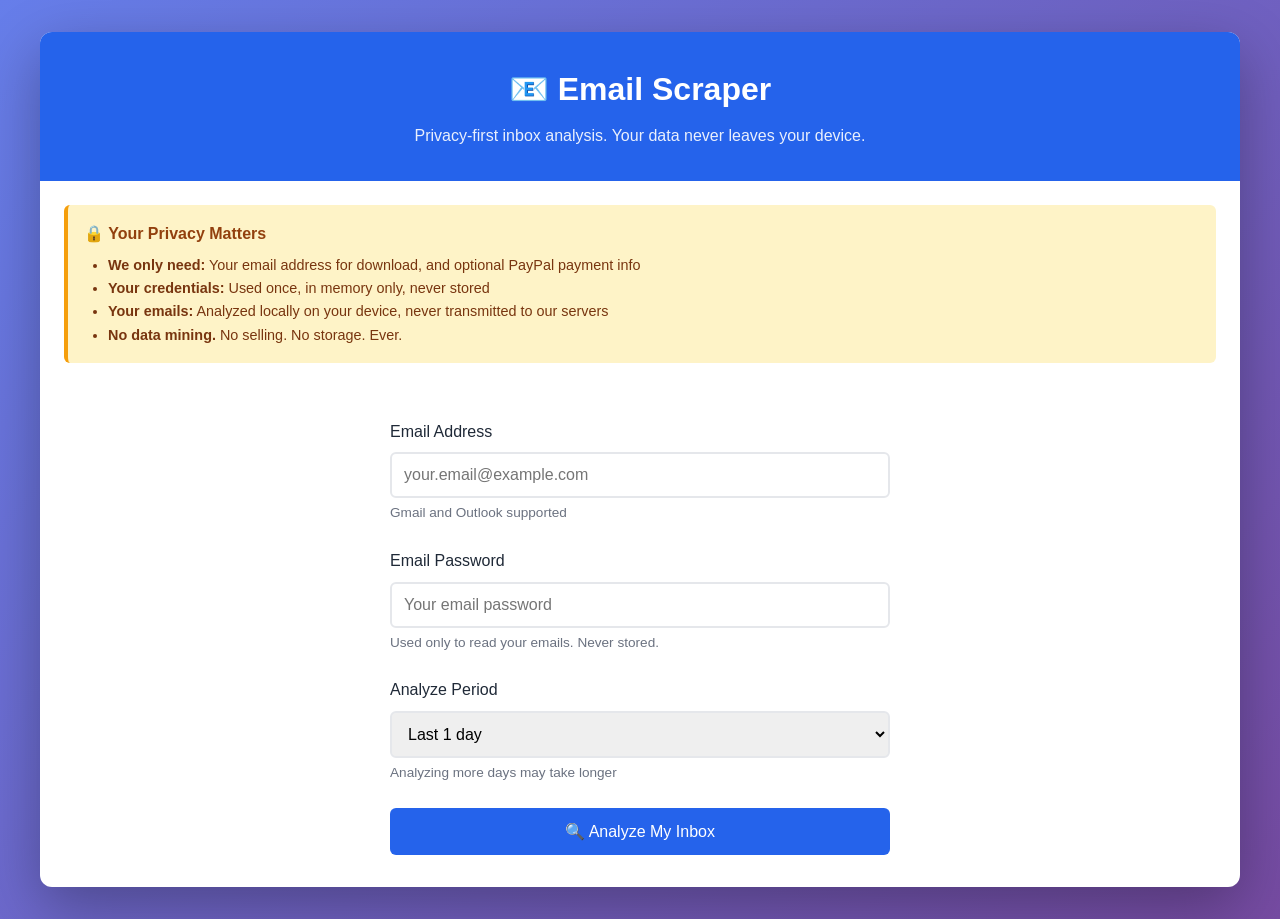
==== templates/index.html @ b76c1bfa "First commit." ====
<!DOCTYPE html>
<html lang="en">
<head>
    <meta charset="UTF-8">
    <meta name="viewport" content="width=device-width, initial-scale=1.0">
    <title>Email Scraper - Inbox Analysis</title>
    <style>
        * {
            margin: 0;
            padding: 0;
            box-sizing: border-box;
        }

        :root {
            --primary-blue: #2563eb;
            --primary-blue-dark: #1e40af;
            --success-green: #059669;
            --warning-orange: #ea580c;
            --danger-red: #dc2626;
            --neutral-gray: #6b7280;
            --light-gray: #f3f4f6;
            --border-gray: #e5e7eb;
            --text-dark: #1f2937;
            --text-light: #6b7280;
        }

        body {
            font-family: -apple-system, BlinkMacSystemFont, 'Segoe UI', sans-serif;
            line-height: 1.6;
            color: var(--text-dark);
            background: linear-gradient(135deg, #667eea 0%, #764ba2 100%);
            min-height: 100vh;
            padding: 2rem 1rem;
        }

        .container {
            max-width: 1200px;
            margin: 0 auto;
            background: white;
            border-radius: 12px;
            box-shadow: 0 20px 60px rgba(0, 0, 0, 0.3);
            overflow: hidden;
        }

        header {
            background: var(--primary-blue);
            color: white;
            padding: 2rem;
            text-align: center;
        }

        header h1 {
            font-size: 2rem;
            font-weight: 600;
            margin-bottom: 0.5rem;
        }

        header p {
            font-size: 1rem;
            opacity: 0.9;
        }

        .privacy-notice {
            background: #fef3c7;
            border-left: 4px solid #f59e0b;
            padding: 1rem;
            margin: 1.5rem;
            border-radius: 6px;
        }

        .privacy-notice h3 {
            font-size: 1rem;
            margin-bottom: 0.5rem;
            color: #92400e;
        }

        .privacy-notice ul {
            margin-left: 1.5rem;
            color: #78350f;
            font-size: 0.9rem;
        }

        .content {
            padding: 2rem;
        }

        /* Login Form */
        .login-section {
            max-width: 500px;
            margin: 0 auto;
        }

        .form-group {
            margin-bottom: 1.5rem;
        }

        label {
            display: block;
            font-weight: 500;
            margin-bottom: 0.5rem;
            color: var(--text-dark);
        }

        input[type="email"],
        input[type="password"],
        select {
            width: 100%;
            padding: 0.75rem;
            border: 2px solid var(--border-gray);
            border-radius: 6px;
            font-size: 1rem;
            transition: border 0.3s;
        }

        input:focus,
        select:focus {
            outline: none;
            border-color: var(--primary-blue);
        }

        .helper-text {
            font-size: 0.85rem;
            color: var(--text-light);
            margin-top: 0.25rem;
        }

        button {
            background: var(--primary-blue);
            color: white;
            border: none;
            padding: 0.875rem 2rem;
            border-radius: 6px;
            font-size: 1rem;
            font-weight: 500;
            cursor: pointer;
            transition: background 0.3s;
            width: 100%;
        }

        button:hover:not(:disabled) {
            background: var(--primary-blue-dark);
        }

        button:disabled {
            background: var(--neutral-gray);
            cursor: not-allowed;
        }

        .analyzing {
            text-align: center;
            padding: 2rem;
        }

        .spinner {
            border: 4px solid var(--light-gray);
            border-top: 4px solid var(--primary-blue);
            border-radius: 50%;
            width: 50px;
            height: 50px;
            animation: spin 1s linear infinite;
            margin: 0 auto 1rem;
        }

        @keyframes spin {
            0% { transform: rotate(0deg); }
            100% { transform: rotate(360deg); }
        }

        .error-message {
            background: #fee2e2;
            border-left: 4px solid var(--danger-red);
            color: #991b1b;
            padding: 1rem;
            border-radius: 6px;
            margin-bottom: 1rem;
        }

        /* Results Section */
        .results-header {
            display: flex;
            justify-content: space-between;
            align-items: center;
            margin-bottom: 1.5rem;
            padding-bottom: 1rem;
            border-bottom: 2px solid var(--border-gray);
        }

        .results-summary {
            font-size: 0.95rem;
            color: var(--text-light);
        }

        .results-summary strong {
            color: var(--text-dark);
        }

        .action-toolbar {
            display: flex;
            gap: 1rem;
            margin-bottom: 1.5rem;
            padding: 1rem;
            background: var(--light-gray);
            border-radius: 6px;
            flex-wrap: wrap;
        }

        .action-button {
            background: none;
            border: none;
            color: var(--text-dark);
            padding: 0.5rem 1rem;
            border-radius: 6px;
            cursor: pointer;
            font-size: 0.9rem;
            display: flex;
            align-items: center;
            gap: 0.5rem;
            transition: background 0.2s;
            width: auto;
        }

        .action-button:hover:not(:disabled) {
            background: rgba(37, 99, 235, 0.1);
        }

        .action-button:disabled {
            opacity: 0.5;
            cursor: not-allowed;
        }

        /* Table */
        .table-wrapper {
            overflow-x: auto;
            border: 1px solid var(--border-gray);
            border-radius: 6px;
        }

        table {
            width: 100%;
            border-collapse: collapse;
            font-size: 0.9rem;
        }

        thead {
            background: var(--light-gray);
            position: sticky;
            top: 0;
        }

        th {
            padding: 0.875rem 0.75rem;
            text-align: left;
            font-weight: 600;
            color: var(--text-dark);
            border-bottom: 2px solid var(--border-gray);
            white-space: nowrap;
        }

        th .tooltip {
            display: inline-block;
            margin-left: 0.25rem;
            color: var(--text-light);
            cursor: help;
            font-size: 0.85rem;
        }

        td {
            padding: 0.875rem 0.75rem;
            border-bottom: 1px solid var(--border-gray);
        }

        tbody tr:hover {
            background: #fafafa;
        }

        .checkbox-cell {
            text-align: center;
            width: 40px;
        }

        input[type="checkbox"] {
            width: 18px;
            height: 18px;
            cursor: pointer;
        }

        .badge {
            display: inline-block;
            padding: 0.25rem 0.5rem;
            border-radius: 4px;
            font-size: 0.8rem;
            font-weight: 500;
        }

        .badge-yes {
            background: #d1fae5;
            color: #065f46;
        }

        .badge-no {
            background: #f3f4f6;
            color: #6b7280;
        }

        /* Payment Section */
        .payment-section {
            margin-top: 2rem;
            padding: 2rem;
            background: var(--light-gray);
            border-radius: 8px;
            text-align: center;
        }

        .payment-section h2 {
            margin-bottom: 1rem;
            color: var(--text-dark);
        }

        .payment-buttons {
            display: flex;
            gap: 1rem;
            justify-content: center;
            margin-top: 1.5rem;
        }

        .pay-button {
            background: var(--success-green);
            flex: 2;
        }

        .pay-button:hover:not(:disabled) {
            background: #047857;
        }

        .skip-button {
            background: var(--neutral-gray);
            flex: 1;
        }

        .skip-button:hover:not(:disabled) {
            background: #4b5563;
        }

        /* Modal */
        .modal {
            display: none;
            position: fixed;
            top: 0;
            left: 0;
            width: 100%;
            height: 100%;
            background: rgba(0, 0, 0, 0.6);
            z-index: 1000;
            align-items: center;
            justify-content: center;
        }

        .modal.active {
            display: flex;
        }

        .modal-content {
            background: white;
            padding: 2rem;
            border-radius: 12px;
            max-width: 600px;
            width: 90%;
            max-height: 90vh;
            overflow-y: auto;
        }

        .modal-header {
            display: flex;
            justify-content: space-between;
            align-items: center;
            margin-bottom: 1.5rem;
        }

        .modal-header h2 {
            margin: 0;
        }

        .close-button {
            background: none;
            border: none;
            font-size: 1.5rem;
            cursor: pointer;
            color: var(--text-light);
            width: auto;
            padding: 0;
        }

        .hidden {
            display: none;
        }

        /* Sorting indicators */
        th.sortable {
            cursor: pointer;
            user-select: none;
        }

        th.sortable:hover {
            background: #e5e7eb;
        }

        .sort-indicator {
            margin-left: 0.25rem;
            font-size: 0.75rem;
            opacity: 0.5;
        }

        th.sorted .sort-indicator {
            opacity: 1;
        }
    </style>
</head>
<body>
    <div class="container">
        <header>
            <h1>📧 Email Scraper</h1>
            <p>Privacy-first inbox analysis. Your data never leaves your device.</p>
        </header>

        <div class="privacy-notice">
            <h3>🔒 Your Privacy Matters</h3>
            <ul>
                <li><strong>We only need:</strong> Your email address for download, and optional PayPal payment info</li>
                <li><strong>Your credentials:</strong> Used once, in memory only, never stored</li>
                <li><strong>Your emails:</strong> Analyzed locally on your device, never transmitted to our servers</li>
                <li><strong>No data mining.</strong> No selling. No storage. Ever.</li>
            </ul>
        </div>

        <div class="content">
            <!-- Login Section -->
            <div id="loginSection" class="login-section">
                <div class="form-group">
                    <label for="emailInput">Email Address</label>
                    <input type="email" id="emailInput" placeholder="your.email@example.com" required>
                    <div class="helper-text">Gmail and Outlook supported</div>
                </div>

                <div class="form-group">
                    <label for="passwordInput">Email Password</label>
                    <input type="password" id="passwordInput" placeholder="Your email password" required>
                    <div class="helper-text">Used only to read your emails. Never stored.</div>
                </div>

                <div class="form-group">
                    <label for="daysInput">Analyze Period</label>
                    <select id="daysInput">
                        <option value="1" selected>Last 1 day</option>
                        <option value="5">Last 5 days</option>
                        <option value="7">Last 7 days</option>
                    </select>
                    <div class="helper-text">Analyzing more days may take longer</div>
                </div>

                <div id="errorMessage" class="error-message hidden"></div>

                <button id="analyzeButton" onclick="startAnalysis()">
                    🔍 Analyze My Inbox
                </button>
            </div>

            <!-- Analyzing Section -->
            <div id="analyzingSection" class="analyzing hidden">
                <div class="spinner"></div>
                <h3>Analyzing your inbox...</h3>
                <p>This may take a moment. Please wait.</p>
            </div>

            <!-- Results Section -->
            <div id="resultsSection" class="hidden">
                <div class="results-header">
                    <h2>📊 Analysis Results</h2>
                    <div class="results-summary">
                        <strong id="totalEmails">0</strong> emails from <strong id="totalSenders">0</strong> senders
                        (<strong id="daysAnalyzed">1</strong> day period)
                    </div>
                </div>

                <div class="action-toolbar">
                    <button class="action-button" id="unsubscribeBtn" onclick="handleUnsubscribe()" disabled>
                        🚫 Unsubscribe
                    </button>
                    <button class="action-button" id="createFolderBtn" onclick="handleCreateFolder()" disabled>
                        📁 Create Folder
                    </button>
                    <button class="action-button" id="manageHistoryBtn" onclick="handleManageHistory()" disabled>
                        🗃️ Manage History
                    </button>
                    <button class="action-button" id="deleteAllBtn" onclick="handleDeleteAll()" disabled>
                        🗑️ Delete All
                    </button>
                    <button class="action-button" id="archiveBtn" onclick="handleArchive()" disabled>
                        📦 Archive
                    </button>
                </div>

                <div class="table-wrapper">
                    <table id="resultsTable">
                        <thead>
                            <tr>
                                <th class="checkbox-cell">
                                    <input type="checkbox" id="selectAll" onchange="toggleSelectAll()">
                                </th>
                                <th class="sortable" onclick="sortTable('sender_name')">
                                    Sender Name
                                    <span class="sort-indicator">▼</span>
                                </th>
                                <th class="sortable" onclick="sortTable('organization')">
                                    Organization
                                    <span class="sort-indicator">▼</span>
                                </th>
                                <th class="sortable" onclick="sortTable('count')">
                                    Count
                                    <span class="sort-indicator">▼</span>
                                </th>
                                <th class="sortable" onclick="sortTable('size')">
                                    Size
                                    <span class="sort-indicator">▼</span>
                                </th>
                                <th class="sortable" onclick="sortTable('last_received')">
                                    Last Received
                                    <span class="sort-indicator">▼</span>
                                </th>
                                <th class="sortable" onclick="sortTable('read_unread')">
                                    Read/Unread
                                    <span class="sort-indicator">▼</span>
                                </th>
                                <th class="sortable" onclick="sortTable('unread_pct')">
                                    % Unread
                                    <span class="sort-indicator">▼</span>
                                </th>
                                <th class="sortable" onclick="sortTable('nuisance')">
                                    Nuisance
                                    <span class="tooltip" title="Score based on unread%, count, and size">ℹ️</span>
                                    <span class="sort-indicator">▼</span>
                                </th>
                                <th>
                                    Unsubscribe?
                                    <span class="tooltip" title="Unsubscribe link detected in email">ℹ️</span>
                                </th>
                            </tr>
                        </thead>
                        <tbody id="resultsBody">
                        </tbody>
                    </table>
                </div>

                <!-- Payment Section -->
                <div id="paymentSection" class="payment-section">
                    <h2>💝 Found This Useful?</h2>
                    <p>We've helped you analyze your inbox. If you found value, please consider an honor payment.</p>
                    <p style="margin-top: 0.5rem; color: var(--text-light);">
                        Your payment helps us continue building privacy-first tools.
                    </p>
                    <div class="payment-buttons">
                        <button class="pay-button" onclick="showPaymentModal()">
                            Pay for Service
                        </button>
                        <button class="skip-button" onclick="skipPayment()">
                            Do Not Pay
                        </button>
                    </div>
                </div>
            </div>
        </div>
    </div>

    <!-- Action Modals -->
    <div id="actionModal" class="modal">
        <div class="modal-content">
            <div class="modal-header">
                <h2 id="modalTitle">Action</h2>
                <button class="close-button" onclick="closeActionModal()">×</button>
            </div>
            <div id="modalBody">
                <!-- Dynamic content -->
            </div>
        </div>
    </div>

    <script>
        let emailData = [];
        let selectedSenders = new Set();
        let currentSort = { column: 'sender_name', direction: 'asc' };

        async function startAnalysis() {
            const email = document.getElementById('emailInput').value.trim();
            const password = document.getElementById('passwordInput').value;
            const days = document.getElementById('daysInput').value;
            const errorDiv = document.getElementById('errorMessage');

            // Validation
            if (!email || !password) {
                errorDiv.textContent = 'Please enter both email and password';
                errorDiv.classList.remove('hidden');
                return;
            }

            errorDiv.classList.add('hidden');

            // Show analyzing screen
            document.getElementById('loginSection').classList.add('hidden');
            document.getElementById('analyzingSection').classList.remove('hidden');
            document.getElementById('analyzeButton').disabled = true;

            try {
                const response = await fetch('/analyze', {
                    method: 'POST',
                    headers: {
                        'Content-Type': 'application/json'
                    },
                    body: JSON.stringify({ email, password, days })
                });

                const data = await response.json();

                if (data.error) {
                    throw new Error(data.error);
                }

                // Store results
                emailData = data.senders;

                // Display results
                displayResults(data);

            } catch (error) {
                errorDiv.textContent = error.message;
                errorDiv.classList.remove('hidden');
                document.getElementById('loginSection').classList.remove('hidden');
                document.getElementById('analyzingSection').classList.add('hidden');
                document.getElementById('analyzeButton').disabled = false;
            }
        }

        function displayResults(data) {
            document.getElementById('analyzingSection').classList.add('hidden');
            document.getElementById('resultsSection').classList.remove('hidden');

            document.getElementById('totalEmails').textContent = data.total_emails;
            document.getElementById('totalSenders').textContent = data.senders.length;
            document.getElementById('daysAnalyzed').textContent = data.days_analyzed;

            renderTable();
        }

        function renderTable() {
            const tbody = document.getElementById('resultsBody');
            tbody.innerHTML = '';

            emailData.forEach((sender, index) => {
                const row = document.createElement('tr');
                row.innerHTML = `
                    <td class="checkbox-cell">
                        <input type="checkbox" class="sender-checkbox" 
                               data-index="${index}" 
                               onchange="updateSelection(${index})">
                    </td>
                    <td>${escapeHtml(sender.sender_name)}</td>
                    <td>${escapeHtml(sender.organization)}</td>
                    <td>${sender.count}</td>
                    <td>${sender.size_display}</td>
                    <td>${sender.last_received}</td>
                    <td>${sender.read_count} / ${sender.unread_count}</td>
                    <td>${sender.unread_pct}%</td>
                    <td>${sender.nuisance}</td>
                    <td>
                        <span class="badge ${sender.has_unsubscribe ? 'badge-yes' : 'badge-no'}">
                            ${sender.has_unsubscribe ? 'Yes' : 'No'}
                        </span>
                    </td>
                `;
                tbody.appendChild(row);
            });
        }

        function updateSelection(index) {
            const checkbox = document.querySelector(`input[data-index="${index}"]`);
            const senderEmail = emailData[index].sender_email;

            if (checkbox.checked) {
                selectedSenders.add(senderEmail);
            } else {
                selectedSenders.delete(senderEmail);
            }

            updateActionButtons();
        }

        function toggleSelectAll() {
            const selectAll = document.getElementById('selectAll');
            const checkboxes = document.querySelectorAll('.sender-checkbox');

            checkboxes.forEach((cb, index) => {
                cb.checked = selectAll.checked;
                const senderEmail = emailData[index].sender_email;
                if (selectAll.checked) {
                    selectedSenders.add(senderEmail);
                } else {
                    selectedSenders.delete(senderEmail);
                }
            });

            updateActionButtons();
        }

        function updateActionButtons() {
            const hasSelection = selectedSenders.size > 0;
            document.getElementById('unsubscribeBtn').disabled = !hasSelection;
            document.getElementById('createFolderBtn').disabled = !hasSelection;
            document.getElementById('manageHistoryBtn').disabled = !hasSelection;
            document.getElementById('deleteAllBtn').disabled = !hasSelection;
            document.getElementById('archiveBtn').disabled = !hasSelection;
        }

        function sortTable(column) {
            // Update sort direction
            if (currentSort.column === column) {
                currentSort.direction = currentSort.direction === 'asc' ? 'desc' : 'asc';
            } else {
                currentSort.column = column;
                currentSort.direction = 'asc';
            }

            // Sort data
            emailData.sort((a, b) => {
                let valA, valB;

                switch(column) {
                    case 'sender_name':
                        valA = a.sender_name.toLowerCase();
                        valB = b.sender_name.toLowerCase();
                        break;
                    case 'organization':
                        valA = a.organization.toLowerCase();
                        valB = b.organization.toLowerCase();
                        break;
                    case 'count':
                        valA = a.count;
                        valB = b.count;
                        break;
                    case 'size':
                        valA = a.total_size;
                        valB = b.total_size;
                        break;
                    case 'last_received':
                        valA = new Date(a.last_received);
                        valB = new Date(b.last_received);
                        break;
                    case 'unread_pct':
                        valA = a.unread_pct;
                        valB = b.unread_pct;
                        break;
                    case 'nuisance':
                        valA = a.nuisance;
                        valB = b.nuisance;
                        break;
                    default:
                        return 0;
                }

                if (valA < valB) return currentSort.direction === 'asc' ? -1 : 1;
                if (valA > valB) return currentSort.direction === 'asc' ? 1 : -1;
                return 0;
            });

            // Update UI
            document.querySelectorAll('th.sortable').forEach(th => {
                th.classList.remove('sorted');
                th.querySelector('.sort-indicator').textContent = '▼';
            });

            const sortedTh = Array.from(document.querySelectorAll('th.sortable')).find(
                th => th.textContent.includes(column.replace('_', ' '))
            );
            if (sortedTh) {
                sortedTh.classList.add('sorted');
                sortedTh.querySelector('.sort-indicator').textContent = 
                    currentSort.direction === 'asc' ? '▲' : '▼';
            }

            renderTable();
        }

        // Action handlers (Phase 2 implementations)
        function handleUnsubscribe() {
            showActionModal('Unsubscribe', 
                `<p>Unsubscribe feature coming in Phase 2!</p>
                 <p>Selected ${selectedSenders.size} sender(s).</p>`);
        }

        function handleCreateFolder() {
            showActionModal('Create Folder',
                `<p>Create Folder feature coming in Phase 2!</p>
                 <p>Selected ${selectedSenders.size} sender(s).</p>`);
        }

        function handleManageHistory() {
            showActionModal('Manage History',
                `<p>Manage History feature coming in Phase 2!</p>
                 <p>Selected ${selectedSenders.size} sender(s).</p>`);
        }

        function handleDeleteAll() {
            showActionModal('Delete All',
                `<p>Delete All feature coming in Phase 2!</p>
                 <p>Selected ${selectedSenders.size} sender(s).</p>`);
        }

        function handleArchive() {
            showActionModal('Archive',
                `<p>Archive feature coming in Phase 2!</p>
                 <p>Selected ${selectedSenders.size} sender(s).</p>`);
        }

        function showActionModal(title, content) {
            document.getElementById('modalTitle').textContent = title;
            document.getElementById('modalBody').innerHTML = content;
            document.getElementById('actionModal').classList.add('active');
        }

        function closeActionModal() {
            document.getElementById('actionModal').classList.remove('active');
        }

        function showPaymentModal() {
            alert('PayPal integration coming soon! For now, this is a free preview.');
        }

        function skipPayment() {
            alert('Thank you for trying Email Scraper! We hope you found it useful.');
        }

        function escapeHtml(text) {
            const div = document.createElement('div');
            div.textContent = text;
            return div.innerHTML;
        }

        // Enter key handling
        document.getElementById('emailInput').addEventListener('keypress', (e) => {
            if (e.key === 'Enter') document.getElementById('passwordInput').focus();
        });

        document.getElementById('passwordInput').addEventListener('keypress', (e) => {
            if (e.key === 'Enter') startAnalysis();
        });
    </script>
</body>
</html>
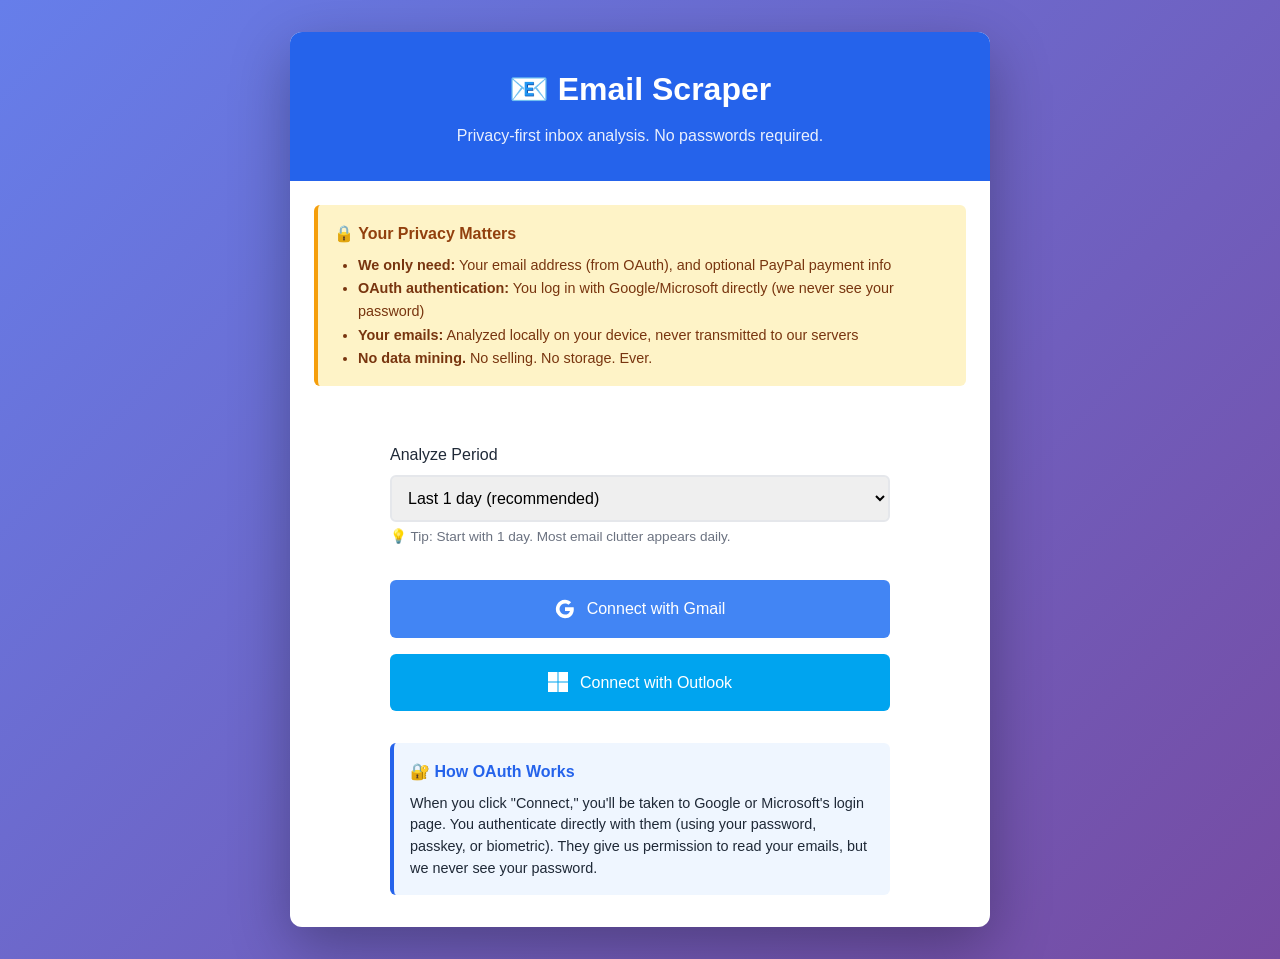
==== commit 508d30f5: "Prep for OAuth 1." ====
--- a/templates/index.html
+++ b/templates/index.html
@@ -14,6 +14,8 @@
         :root {
             --primary-blue: #2563eb;
             --primary-blue-dark: #1e40af;
+            --google-blue: #4285f4;
+            --microsoft-blue: #00a4ef;
             --success-green: #059669;
             --warning-orange: #ea580c;
             --danger-red: #dc2626;
@@ -34,7 +36,7 @@
         }
 
         .container {
-            max-width: 1200px;
+            max-width: 700px;
             margin: 0 auto;
             background: white;
             border-radius: 12px;
@@ -84,7 +86,6 @@
             padding: 2rem;
         }
 
-        /* Login Form */
         .login-section {
             max-width: 500px;
             margin: 0 auto;
@@ -101,8 +102,6 @@
             color: var(--text-dark);
         }
 
-        input[type="email"],
-        input[type="password"],
         select {
             width: 100%;
             padding: 0.75rem;
@@ -112,7 +111,6 @@
             transition: border 0.3s;
         }
 
-        input:focus,
         select:focus {
             outline: none;
             border-color: var(--primary-blue);
@@ -124,294 +122,97 @@
             margin-top: 0.25rem;
         }
 
-        button {
-            background: var(--primary-blue);
-            color: white;
+        .provider-buttons {
+            display: flex;
+            flex-direction: column;
+            gap: 1rem;
+            margin-top: 2rem;
+        }
+
+        .oauth-button {
+            display: flex;
+            align-items: center;
+            justify-content: center;
+            gap: 0.75rem;
+            padding: 1rem;
             border: none;
-            padding: 0.875rem 2rem;
             border-radius: 6px;
             font-size: 1rem;
             font-weight: 500;
             cursor: pointer;
-            transition: background 0.3s;
-            width: 100%;
-        }
-
-        button:hover:not(:disabled) {
-            background: var(--primary-blue-dark);
-        }
-
-        button:disabled {
-            background: var(--neutral-gray);
-            cursor: not-allowed;
-        }
-
-        .analyzing {
+            transition: all 0.3s;
+            text-decoration: none;
+            color: white;
+        }
+
+        .oauth-button:hover {
+            transform: translateY(-2px);
+            box-shadow: 0 4px 12px rgba(0, 0, 0, 0.15);
+        }
+
+        .google-button {
+            background: var(--google-blue);
+        }
+
+        .google-button:hover {
+            background: #357ae8;
+        }
+
+        .microsoft-button {
+            background: var(--microsoft-blue);
+        }
+
+        .microsoft-button:hover {
+            background: #008ec9;
+        }
+
+        .provider-icon {
+            width: 20px;
+            height: 20px;
+            fill: white;
+        }
+
+        .divider {
             text-align: center;
-            padding: 2rem;
-        }
-
-        .spinner {
-            border: 4px solid var(--light-gray);
-            border-top: 4px solid var(--primary-blue);
-            border-radius: 50%;
-            width: 50px;
-            height: 50px;
-            animation: spin 1s linear infinite;
-            margin: 0 auto 1rem;
-        }
-
-        @keyframes spin {
-            0% { transform: rotate(0deg); }
-            100% { transform: rotate(360deg); }
-        }
-
-        .error-message {
-            background: #fee2e2;
-            border-left: 4px solid var(--danger-red);
-            color: #991b1b;
+            margin: 2rem 0;
+            position: relative;
+        }
+
+        .divider::before {
+            content: '';
+            position: absolute;
+            top: 50%;
+            left: 0;
+            right: 0;
+            height: 1px;
+            background: var(--border-gray);
+        }
+
+        .divider span {
+            background: white;
+            padding: 0 1rem;
+            position: relative;
+            color: var(--text-light);
+            font-size: 0.9rem;
+        }
+
+        .info-box {
+            background: #eff6ff;
+            border-left: 4px solid var(--primary-blue);
             padding: 1rem;
             border-radius: 6px;
-            margin-bottom: 1rem;
-        }
-
-        /* Results Section */
-        .results-header {
-            display: flex;
-            justify-content: space-between;
-            align-items: center;
-            margin-bottom: 1.5rem;
-            padding-bottom: 1rem;
-            border-bottom: 2px solid var(--border-gray);
-        }
-
-        .results-summary {
-            font-size: 0.95rem;
-            color: var(--text-light);
-        }
-
-        .results-summary strong {
+            margin-top: 2rem;
+        }
+
+        .info-box h4 {
+            color: var(--primary-blue);
+            margin-bottom: 0.5rem;
+        }
+
+        .info-box p {
+            font-size: 0.9rem;
             color: var(--text-dark);
-        }
-
-        .action-toolbar {
-            display: flex;
-            gap: 1rem;
-            margin-bottom: 1.5rem;
-            padding: 1rem;
-            background: var(--light-gray);
-            border-radius: 6px;
-            flex-wrap: wrap;
-        }
-
-        .action-button {
-            background: none;
-            border: none;
-            color: var(--text-dark);
-            padding: 0.5rem 1rem;
-            border-radius: 6px;
-            cursor: pointer;
-            font-size: 0.9rem;
-            display: flex;
-            align-items: center;
-            gap: 0.5rem;
-            transition: background 0.2s;
-            width: auto;
-        }
-
-        .action-button:hover:not(:disabled) {
-            background: rgba(37, 99, 235, 0.1);
-        }
-
-        .action-button:disabled {
-            opacity: 0.5;
-            cursor: not-allowed;
-        }
-
-        /* Table */
-        .table-wrapper {
-            overflow-x: auto;
-            border: 1px solid var(--border-gray);
-            border-radius: 6px;
-        }
-
-        table {
-            width: 100%;
-            border-collapse: collapse;
-            font-size: 0.9rem;
-        }
-
-        thead {
-            background: var(--light-gray);
-            position: sticky;
-            top: 0;
-        }
-
-        th {
-            padding: 0.875rem 0.75rem;
-            text-align: left;
-            font-weight: 600;
-            color: var(--text-dark);
-            border-bottom: 2px solid var(--border-gray);
-            white-space: nowrap;
-        }
-
-        th .tooltip {
-            display: inline-block;
-            margin-left: 0.25rem;
-            color: var(--text-light);
-            cursor: help;
-            font-size: 0.85rem;
-        }
-
-        td {
-            padding: 0.875rem 0.75rem;
-            border-bottom: 1px solid var(--border-gray);
-        }
-
-        tbody tr:hover {
-            background: #fafafa;
-        }
-
-        .checkbox-cell {
-            text-align: center;
-            width: 40px;
-        }
-
-        input[type="checkbox"] {
-            width: 18px;
-            height: 18px;
-            cursor: pointer;
-        }
-
-        .badge {
-            display: inline-block;
-            padding: 0.25rem 0.5rem;
-            border-radius: 4px;
-            font-size: 0.8rem;
-            font-weight: 500;
-        }
-
-        .badge-yes {
-            background: #d1fae5;
-            color: #065f46;
-        }
-
-        .badge-no {
-            background: #f3f4f6;
-            color: #6b7280;
-        }
-
-        /* Payment Section */
-        .payment-section {
-            margin-top: 2rem;
-            padding: 2rem;
-            background: var(--light-gray);
-            border-radius: 8px;
-            text-align: center;
-        }
-
-        .payment-section h2 {
-            margin-bottom: 1rem;
-            color: var(--text-dark);
-        }
-
-        .payment-buttons {
-            display: flex;
-            gap: 1rem;
-            justify-content: center;
-            margin-top: 1.5rem;
-        }
-
-        .pay-button {
-            background: var(--success-green);
-            flex: 2;
-        }
-
-        .pay-button:hover:not(:disabled) {
-            background: #047857;
-        }
-
-        .skip-button {
-            background: var(--neutral-gray);
-            flex: 1;
-        }
-
-        .skip-button:hover:not(:disabled) {
-            background: #4b5563;
-        }
-
-        /* Modal */
-        .modal {
-            display: none;
-            position: fixed;
-            top: 0;
-            left: 0;
-            width: 100%;
-            height: 100%;
-            background: rgba(0, 0, 0, 0.6);
-            z-index: 1000;
-            align-items: center;
-            justify-content: center;
-        }
-
-        .modal.active {
-            display: flex;
-        }
-
-        .modal-content {
-            background: white;
-            padding: 2rem;
-            border-radius: 12px;
-            max-width: 600px;
-            width: 90%;
-            max-height: 90vh;
-            overflow-y: auto;
-        }
-
-        .modal-header {
-            display: flex;
-            justify-content: space-between;
-            align-items: center;
-            margin-bottom: 1.5rem;
-        }
-
-        .modal-header h2 {
-            margin: 0;
-        }
-
-        .close-button {
-            background: none;
-            border: none;
-            font-size: 1.5rem;
-            cursor: pointer;
-            color: var(--text-light);
-            width: auto;
-            padding: 0;
-        }
-
-        .hidden {
-            display: none;
-        }
-
-        /* Sorting indicators */
-        th.sortable {
-            cursor: pointer;
-            user-select: none;
-        }
-
-        th.sortable:hover {
-            background: #e5e7eb;
-        }
-
-        .sort-indicator {
-            margin-left: 0.25rem;
-            font-size: 0.75rem;
-            opacity: 0.5;
-        }
-
-        th.sorted .sort-indicator {
-            opacity: 1;
+            line-height: 1.5;
         }
     </style>
 </head>
@@ -419,437 +220,73 @@
     <div class="container">
         <header>
             <h1>📧 Email Scraper</h1>
-            <p>Privacy-first inbox analysis. Your data never leaves your device.</p>
+            <p>Privacy-first inbox analysis. No passwords required.</p>
         </header>
 
         <div class="privacy-notice">
             <h3>🔒 Your Privacy Matters</h3>
             <ul>
-                <li><strong>We only need:</strong> Your email address for download, and optional PayPal payment info</li>
-                <li><strong>Your credentials:</strong> Used once, in memory only, never stored</li>
+                <li><strong>We only need:</strong> Your email address (from OAuth), and optional PayPal payment info</li>
+                <li><strong>OAuth authentication:</strong> You log in with Google/Microsoft directly (we never see your password)</li>
                 <li><strong>Your emails:</strong> Analyzed locally on your device, never transmitted to our servers</li>
                 <li><strong>No data mining.</strong> No selling. No storage. Ever.</li>
             </ul>
         </div>
 
         <div class="content">
-            <!-- Login Section -->
-            <div id="loginSection" class="login-section">
-                <div class="form-group">
-                    <label for="emailInput">Email Address</label>
-                    <input type="email" id="emailInput" placeholder="your.email@example.com" required>
-                    <div class="helper-text">Gmail and Outlook supported</div>
-                </div>
-
-                <div class="form-group">
-                    <label for="passwordInput">Email Password</label>
-                    <input type="password" id="passwordInput" placeholder="Your email password" required>
-                    <div class="helper-text">Used only to read your emails. Never stored.</div>
-                </div>
-
+            <div class="login-section">
                 <div class="form-group">
                     <label for="daysInput">Analyze Period</label>
                     <select id="daysInput">
-                        <option value="1" selected>Last 1 day</option>
-                        <option value="5">Last 5 days</option>
-                        <option value="7">Last 7 days</option>
+                        <option value="1" selected>Last 1 day (recommended)</option>
+                        <option value="7">Last 7 days (thorough)</option>
                     </select>
-                    <div class="helper-text">Analyzing more days may take longer</div>
+                    <div class="helper-text">💡 Tip: Start with 1 day. Most email clutter appears daily.</div>
                 </div>
 
-                <div id="errorMessage" class="error-message hidden"></div>
-
-                <button id="analyzeButton" onclick="startAnalysis()">
-                    🔍 Analyze My Inbox
-                </button>
-            </div>
-
-            <!-- Analyzing Section -->
-            <div id="analyzingSection" class="analyzing hidden">
-                <div class="spinner"></div>
-                <h3>Analyzing your inbox...</h3>
-                <p>This may take a moment. Please wait.</p>
-            </div>
-
-            <!-- Results Section -->
-            <div id="resultsSection" class="hidden">
-                <div class="results-header">
-                    <h2>📊 Analysis Results</h2>
-                    <div class="results-summary">
-                        <strong id="totalEmails">0</strong> emails from <strong id="totalSenders">0</strong> senders
-                        (<strong id="daysAnalyzed">1</strong> day period)
-                    </div>
+                <div class="provider-buttons">
+                    <a href="#" class="oauth-button google-button" onclick="connectGoogle(event)">
+                        <svg class="provider-icon" viewBox="0 0 24 24">
+                            <path fill="white" d="M22.56 12.25c0-.78-.07-1.53-.2-2.25H12v4.26h5.92c-.26 1.37-1.04 2.53-2.21 3.31v2.77h3.57c2.08-1.92 3.28-4.74 3.28-8.09z"/>
+                            <path fill="white" d="M12 23c2.97 0 5.46-.98 7.28-2.66l-3.57-2.77c-.98.66-2.23 1.06-3.71 1.06-2.86 0-5.29-1.93-6.16-4.53H2.18v2.84C3.99 20.53 7.7 23 12 23z"/>
+                            <path fill="white" d="M5.84 14.09c-.22-.66-.35-1.36-.35-2.09s.13-1.43.35-2.09V7.07H2.18C1.43 8.55 1 10.22 1 12s.43 3.45 1.18 4.93l2.85-2.22.81-.62z"/>
+                            <path fill="white" d="M12 5.38c1.62 0 3.06.56 4.21 1.64l3.15-3.15C17.45 2.09 14.97 1 12 1 7.7 1 3.99 3.47 2.18 7.07l3.66 2.84c.87-2.6 3.3-4.53 6.16-4.53z"/>
+                        </svg>
+                        Connect with Gmail
+                    </a>
+
+                    <a href="#" class="oauth-button microsoft-button" onclick="connectMicrosoft(event)">
+                        <svg class="provider-icon" viewBox="0 0 24 24">
+                            <path fill="white" d="M11.4 24H0V12.6h11.4V24zM24 24H12.6V12.6H24V24zM11.4 11.4H0V0h11.4v11.4zm12.6 0H12.6V0H24v11.4z"/>
+                        </svg>
+                        Connect with Outlook
+                    </a>
                 </div>
 
-                <div class="action-toolbar">
-                    <button class="action-button" id="unsubscribeBtn" onclick="handleUnsubscribe()" disabled>
-                        🚫 Unsubscribe
-                    </button>
-                    <button class="action-button" id="createFolderBtn" onclick="handleCreateFolder()" disabled>
-                        📁 Create Folder
-                    </button>
-                    <button class="action-button" id="manageHistoryBtn" onclick="handleManageHistory()" disabled>
-                        🗃️ Manage History
-                    </button>
-                    <button class="action-button" id="deleteAllBtn" onclick="handleDeleteAll()" disabled>
-                        🗑️ Delete All
-                    </button>
-                    <button class="action-button" id="archiveBtn" onclick="handleArchive()" disabled>
-                        📦 Archive
-                    </button>
-                </div>
-
-                <div class="table-wrapper">
-                    <table id="resultsTable">
-                        <thead>
-                            <tr>
-                                <th class="checkbox-cell">
-                                    <input type="checkbox" id="selectAll" onchange="toggleSelectAll()">
-                                </th>
-                                <th class="sortable" onclick="sortTable('sender_name')">
-                                    Sender Name
-                                    <span class="sort-indicator">▼</span>
-                                </th>
-                                <th class="sortable" onclick="sortTable('organization')">
-                                    Organization
-                                    <span class="sort-indicator">▼</span>
-                                </th>
-                                <th class="sortable" onclick="sortTable('count')">
-                                    Count
-                                    <span class="sort-indicator">▼</span>
-                                </th>
-                                <th class="sortable" onclick="sortTable('size')">
-                                    Size
-                                    <span class="sort-indicator">▼</span>
-                                </th>
-                                <th class="sortable" onclick="sortTable('last_received')">
-                                    Last Received
-                                    <span class="sort-indicator">▼</span>
-                                </th>
-                                <th class="sortable" onclick="sortTable('read_unread')">
-                                    Read/Unread
-                                    <span class="sort-indicator">▼</span>
-                                </th>
-                                <th class="sortable" onclick="sortTable('unread_pct')">
-                                    % Unread
-                                    <span class="sort-indicator">▼</span>
-                                </th>
-                                <th class="sortable" onclick="sortTable('nuisance')">
-                                    Nuisance
-                                    <span class="tooltip" title="Score based on unread%, count, and size">ℹ️</span>
-                                    <span class="sort-indicator">▼</span>
-                                </th>
-                                <th>
-                                    Unsubscribe?
-                                    <span class="tooltip" title="Unsubscribe link detected in email">ℹ️</span>
-                                </th>
-                            </tr>
-                        </thead>
-                        <tbody id="resultsBody">
-                        </tbody>
-                    </table>
-                </div>
-
-                <!-- Payment Section -->
-                <div id="paymentSection" class="payment-section">
-                    <h2>💝 Found This Useful?</h2>
-                    <p>We've helped you analyze your inbox. If you found value, please consider an honor payment.</p>
-                    <p style="margin-top: 0.5rem; color: var(--text-light);">
-                        Your payment helps us continue building privacy-first tools.
+                <div class="info-box">
+                    <h4>🔐 How OAuth Works</h4>
+                    <p>
+                        When you click "Connect," you'll be taken to Google or Microsoft's login page. 
+                        You authenticate directly with them (using your password, passkey, or biometric). 
+                        They give us permission to read your emails, but we never see your password.
                     </p>
-                    <div class="payment-buttons">
-                        <button class="pay-button" onclick="showPaymentModal()">
-                            Pay for Service
-                        </button>
-                        <button class="skip-button" onclick="skipPayment()">
-                            Do Not Pay
-                        </button>
-                    </div>
                 </div>
             </div>
         </div>
     </div>
 
-    <!-- Action Modals -->
-    <div id="actionModal" class="modal">
-        <div class="modal-content">
-            <div class="modal-header">
-                <h2 id="modalTitle">Action</h2>
-                <button class="close-button" onclick="closeActionModal()">×</button>
-            </div>
-            <div id="modalBody">
-                <!-- Dynamic content -->
-            </div>
-        </div>
-    </div>
-
     <script>
-        let emailData = [];
-        let selectedSenders = new Set();
-        let currentSort = { column: 'sender_name', direction: 'asc' };
-
-        async function startAnalysis() {
-            const email = document.getElementById('emailInput').value.trim();
-            const password = document.getElementById('passwordInput').value;
+        function connectGoogle(event) {
+            event.preventDefault();
             const days = document.getElementById('daysInput').value;
-            const errorDiv = document.getElementById('errorMessage');
-
-            // Validation
-            if (!email || !password) {
-                errorDiv.textContent = 'Please enter both email and password';
-                errorDiv.classList.remove('hidden');
-                return;
-            }
-
-            errorDiv.classList.add('hidden');
-
-            // Show analyzing screen
-            document.getElementById('loginSection').classList.add('hidden');
-            document.getElementById('analyzingSection').classList.remove('hidden');
-            document.getElementById('analyzeButton').disabled = true;
-
-            try {
-                const response = await fetch('/analyze', {
-                    method: 'POST',
-                    headers: {
-                        'Content-Type': 'application/json'
-                    },
-                    body: JSON.stringify({ email, password, days })
-                });
-
-                const data = await response.json();
-
-                if (data.error) {
-                    throw new Error(data.error);
-                }
-
-                // Store results
-                emailData = data.senders;
-
-                // Display results
-                displayResults(data);
-
-            } catch (error) {
-                errorDiv.textContent = error.message;
-                errorDiv.classList.remove('hidden');
-                document.getElementById('loginSection').classList.remove('hidden');
-                document.getElementById('analyzingSection').classList.add('hidden');
-                document.getElementById('analyzeButton').disabled = false;
-            }
-        }
-
-        function displayResults(data) {
-            document.getElementById('analyzingSection').classList.add('hidden');
-            document.getElementById('resultsSection').classList.remove('hidden');
-
-            document.getElementById('totalEmails').textContent = data.total_emails;
-            document.getElementById('totalSenders').textContent = data.senders.length;
-            document.getElementById('daysAnalyzed').textContent = data.days_analyzed;
-
-            renderTable();
-        }
-
-        function renderTable() {
-            const tbody = document.getElementById('resultsBody');
-            tbody.innerHTML = '';
-
-            emailData.forEach((sender, index) => {
-                const row = document.createElement('tr');
-                row.innerHTML = `
-                    <td class="checkbox-cell">
-                        <input type="checkbox" class="sender-checkbox" 
-                               data-index="${index}" 
-                               onchange="updateSelection(${index})">
-                    </td>
-                    <td>${escapeHtml(sender.sender_name)}</td>
-                    <td>${escapeHtml(sender.organization)}</td>
-                    <td>${sender.count}</td>
-                    <td>${sender.size_display}</td>
-                    <td>${sender.last_received}</td>
-                    <td>${sender.read_count} / ${sender.unread_count}</td>
-                    <td>${sender.unread_pct}%</td>
-                    <td>${sender.nuisance}</td>
-                    <td>
-                        <span class="badge ${sender.has_unsubscribe ? 'badge-yes' : 'badge-no'}">
-                            ${sender.has_unsubscribe ? 'Yes' : 'No'}
-                        </span>
-                    </td>
-                `;
-                tbody.appendChild(row);
-            });
-        }
-
-        function updateSelection(index) {
-            const checkbox = document.querySelector(`input[data-index="${index}"]`);
-            const senderEmail = emailData[index].sender_email;
-
-            if (checkbox.checked) {
-                selectedSenders.add(senderEmail);
-            } else {
-                selectedSenders.delete(senderEmail);
-            }
-
-            updateActionButtons();
-        }
-
-        function toggleSelectAll() {
-            const selectAll = document.getElementById('selectAll');
-            const checkboxes = document.querySelectorAll('.sender-checkbox');
-
-            checkboxes.forEach((cb, index) => {
-                cb.checked = selectAll.checked;
-                const senderEmail = emailData[index].sender_email;
-                if (selectAll.checked) {
-                    selectedSenders.add(senderEmail);
-                } else {
-                    selectedSenders.delete(senderEmail);
-                }
-            });
-
-            updateActionButtons();
-        }
-
-        function updateActionButtons() {
-            const hasSelection = selectedSenders.size > 0;
-            document.getElementById('unsubscribeBtn').disabled = !hasSelection;
-            document.getElementById('createFolderBtn').disabled = !hasSelection;
-            document.getElementById('manageHistoryBtn').disabled = !hasSelection;
-            document.getElementById('deleteAllBtn').disabled = !hasSelection;
-            document.getElementById('archiveBtn').disabled = !hasSelection;
-        }
-
-        function sortTable(column) {
-            // Update sort direction
-            if (currentSort.column === column) {
-                currentSort.direction = currentSort.direction === 'asc' ? 'desc' : 'asc';
-            } else {
-                currentSort.column = column;
-                currentSort.direction = 'asc';
-            }
-
-            // Sort data
-            emailData.sort((a, b) => {
-                let valA, valB;
-
-                switch(column) {
-                    case 'sender_name':
-                        valA = a.sender_name.toLowerCase();
-                        valB = b.sender_name.toLowerCase();
-                        break;
-                    case 'organization':
-                        valA = a.organization.toLowerCase();
-                        valB = b.organization.toLowerCase();
-                        break;
-                    case 'count':
-                        valA = a.count;
-                        valB = b.count;
-                        break;
-                    case 'size':
-                        valA = a.total_size;
-                        valB = b.total_size;
-                        break;
-                    case 'last_received':
-                        valA = new Date(a.last_received);
-                        valB = new Date(b.last_received);
-                        break;
-                    case 'unread_pct':
-                        valA = a.unread_pct;
-                        valB = b.unread_pct;
-                        break;
-                    case 'nuisance':
-                        valA = a.nuisance;
-                        valB = b.nuisance;
-                        break;
-                    default:
-                        return 0;
-                }
-
-                if (valA < valB) return currentSort.direction === 'asc' ? -1 : 1;
-                if (valA > valB) return currentSort.direction === 'asc' ? 1 : -1;
-                return 0;
-            });
-
-            // Update UI
-            document.querySelectorAll('th.sortable').forEach(th => {
-                th.classList.remove('sorted');
-                th.querySelector('.sort-indicator').textContent = '▼';
-            });
-
-            const sortedTh = Array.from(document.querySelectorAll('th.sortable')).find(
-                th => th.textContent.includes(column.replace('_', ' '))
-            );
-            if (sortedTh) {
-                sortedTh.classList.add('sorted');
-                sortedTh.querySelector('.sort-indicator').textContent = 
-                    currentSort.direction === 'asc' ? '▲' : '▼';
-            }
-
-            renderTable();
-        }
-
-        // Action handlers (Phase 2 implementations)
-        function handleUnsubscribe() {
-            showActionModal('Unsubscribe', 
-                `<p>Unsubscribe feature coming in Phase 2!</p>
-                 <p>Selected ${selectedSenders.size} sender(s).</p>`);
-        }
-
-        function handleCreateFolder() {
-            showActionModal('Create Folder',
-                `<p>Create Folder feature coming in Phase 2!</p>
-                 <p>Selected ${selectedSenders.size} sender(s).</p>`);
-        }
-
-        function handleManageHistory() {
-            showActionModal('Manage History',
-                `<p>Manage History feature coming in Phase 2!</p>
-                 <p>Selected ${selectedSenders.size} sender(s).</p>`);
-        }
-
-        function handleDeleteAll() {
-            showActionModal('Delete All',
-                `<p>Delete All feature coming in Phase 2!</p>
-                 <p>Selected ${selectedSenders.size} sender(s).</p>`);
-        }
-
-        function handleArchive() {
-            showActionModal('Archive',
-                `<p>Archive feature coming in Phase 2!</p>
-                 <p>Selected ${selectedSenders.size} sender(s).</p>`);
-        }
-
-        function showActionModal(title, content) {
-            document.getElementById('modalTitle').textContent = title;
-            document.getElementById('modalBody').innerHTML = content;
-            document.getElementById('actionModal').classList.add('active');
-        }
-
-        function closeActionModal() {
-            document.getElementById('actionModal').classList.remove('active');
-        }
-
-        function showPaymentModal() {
-            alert('PayPal integration coming soon! For now, this is a free preview.');
-        }
-
-        function skipPayment() {
-            alert('Thank you for trying Email Scraper! We hope you found it useful.');
-        }
-
-        function escapeHtml(text) {
-            const div = document.createElement('div');
-            div.textContent = text;
-            return div.innerHTML;
-        }
-
-        // Enter key handling
-        document.getElementById('emailInput').addEventListener('keypress', (e) => {
-            if (e.key === 'Enter') document.getElementById('passwordInput').focus();
-        });
-
-        document.getElementById('passwordInput').addEventListener('keypress', (e) => {
-            if (e.key === 'Enter') startAnalysis();
-        });
+            window.location.href = `/login/google?days=${days}`;
+        }
+
+        function connectMicrosoft(event) {
+            event.preventDefault();
+            const days = document.getElementById('daysInput').value;
+            window.location.href = `/login/microsoft?days=${days}`;
+        }
     </script>
 </body>
 </html>
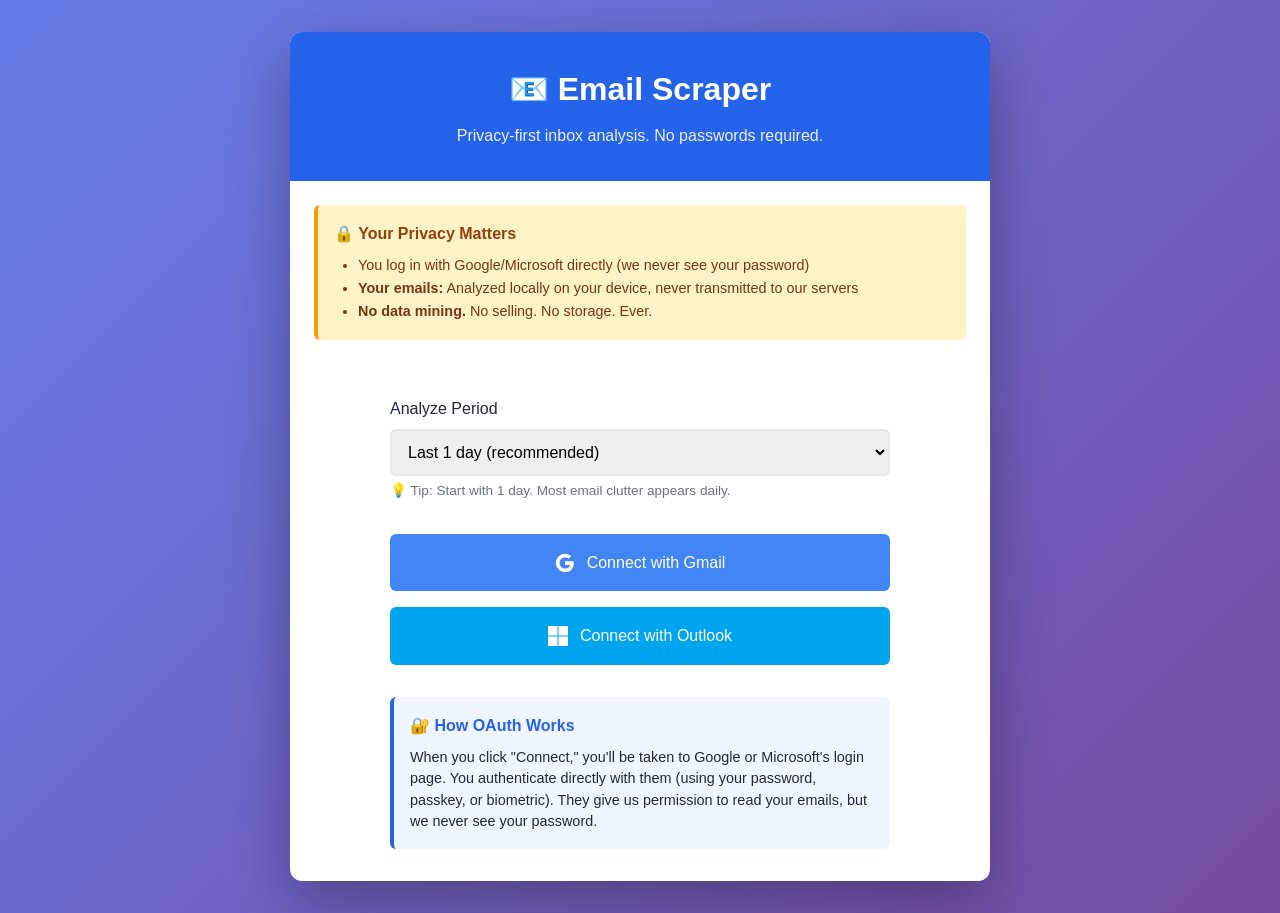
==== commit dfb63c07: "CSRF error, WIP." ====
--- a/templates/index.html
+++ b/templates/index.html
@@ -1,5 +1,6 @@
 <!DOCTYPE html>
 <html lang="en">
+
 <head>
     <meta charset="UTF-8">
     <meta name="viewport" content="width=device-width, initial-scale=1.0">
@@ -216,6 +217,7 @@
         }
     </style>
 </head>
+
 <body>
     <div class="container">
         <header>
@@ -226,8 +228,7 @@
         <div class="privacy-notice">
             <h3>🔒 Your Privacy Matters</h3>
             <ul>
-                <li><strong>We only need:</strong> Your email address (from OAuth), and optional PayPal payment info</li>
-                <li><strong>OAuth authentication:</strong> You log in with Google/Microsoft directly (we never see your password)</li>
+                <li>You log in with Google/Microsoft directly (we never see your password)</li>
                 <li><strong>Your emails:</strong> Analyzed locally on your device, never transmitted to our servers</li>
                 <li><strong>No data mining.</strong> No selling. No storage. Ever.</li>
             </ul>
@@ -247,17 +248,22 @@
                 <div class="provider-buttons">
                     <a href="#" class="oauth-button google-button" onclick="connectGoogle(event)">
                         <svg class="provider-icon" viewBox="0 0 24 24">
-                            <path fill="white" d="M22.56 12.25c0-.78-.07-1.53-.2-2.25H12v4.26h5.92c-.26 1.37-1.04 2.53-2.21 3.31v2.77h3.57c2.08-1.92 3.28-4.74 3.28-8.09z"/>
-                            <path fill="white" d="M12 23c2.97 0 5.46-.98 7.28-2.66l-3.57-2.77c-.98.66-2.23 1.06-3.71 1.06-2.86 0-5.29-1.93-6.16-4.53H2.18v2.84C3.99 20.53 7.7 23 12 23z"/>
-                            <path fill="white" d="M5.84 14.09c-.22-.66-.35-1.36-.35-2.09s.13-1.43.35-2.09V7.07H2.18C1.43 8.55 1 10.22 1 12s.43 3.45 1.18 4.93l2.85-2.22.81-.62z"/>
-                            <path fill="white" d="M12 5.38c1.62 0 3.06.56 4.21 1.64l3.15-3.15C17.45 2.09 14.97 1 12 1 7.7 1 3.99 3.47 2.18 7.07l3.66 2.84c.87-2.6 3.3-4.53 6.16-4.53z"/>
+                            <path fill="white"
+                                d="M22.56 12.25c0-.78-.07-1.53-.2-2.25H12v4.26h5.92c-.26 1.37-1.04 2.53-2.21 3.31v2.77h3.57c2.08-1.92 3.28-4.74 3.28-8.09z" />
+                            <path fill="white"
+                                d="M12 23c2.97 0 5.46-.98 7.28-2.66l-3.57-2.77c-.98.66-2.23 1.06-3.71 1.06-2.86 0-5.29-1.93-6.16-4.53H2.18v2.84C3.99 20.53 7.7 23 12 23z" />
+                            <path fill="white"
+                                d="M5.84 14.09c-.22-.66-.35-1.36-.35-2.09s.13-1.43.35-2.09V7.07H2.18C1.43 8.55 1 10.22 1 12s.43 3.45 1.18 4.93l2.85-2.22.81-.62z" />
+                            <path fill="white"
+                                d="M12 5.38c1.62 0 3.06.56 4.21 1.64l3.15-3.15C17.45 2.09 14.97 1 12 1 7.7 1 3.99 3.47 2.18 7.07l3.66 2.84c.87-2.6 3.3-4.53 6.16-4.53z" />
                         </svg>
                         Connect with Gmail
                     </a>
 
                     <a href="#" class="oauth-button microsoft-button" onclick="connectMicrosoft(event)">
                         <svg class="provider-icon" viewBox="0 0 24 24">
-                            <path fill="white" d="M11.4 24H0V12.6h11.4V24zM24 24H12.6V12.6H24V24zM11.4 11.4H0V0h11.4v11.4zm12.6 0H12.6V0H24v11.4z"/>
+                            <path fill="white"
+                                d="M11.4 24H0V12.6h11.4V24zM24 24H12.6V12.6H24V24zM11.4 11.4H0V0h11.4v11.4zm12.6 0H12.6V0H24v11.4z" />
                         </svg>
                         Connect with Outlook
                     </a>
@@ -266,8 +272,8 @@
                 <div class="info-box">
                     <h4>🔐 How OAuth Works</h4>
                     <p>
-                        When you click "Connect," you'll be taken to Google or Microsoft's login page. 
-                        You authenticate directly with them (using your password, passkey, or biometric). 
+                        When you click "Connect," you'll be taken to Google or Microsoft's login page.
+                        You authenticate directly with them (using your password, passkey, or biometric).
                         They give us permission to read your emails, but we never see your password.
                     </p>
                 </div>
@@ -289,4 +295,5 @@
         }
     </script>
 </body>
-</html>
+
+</html>
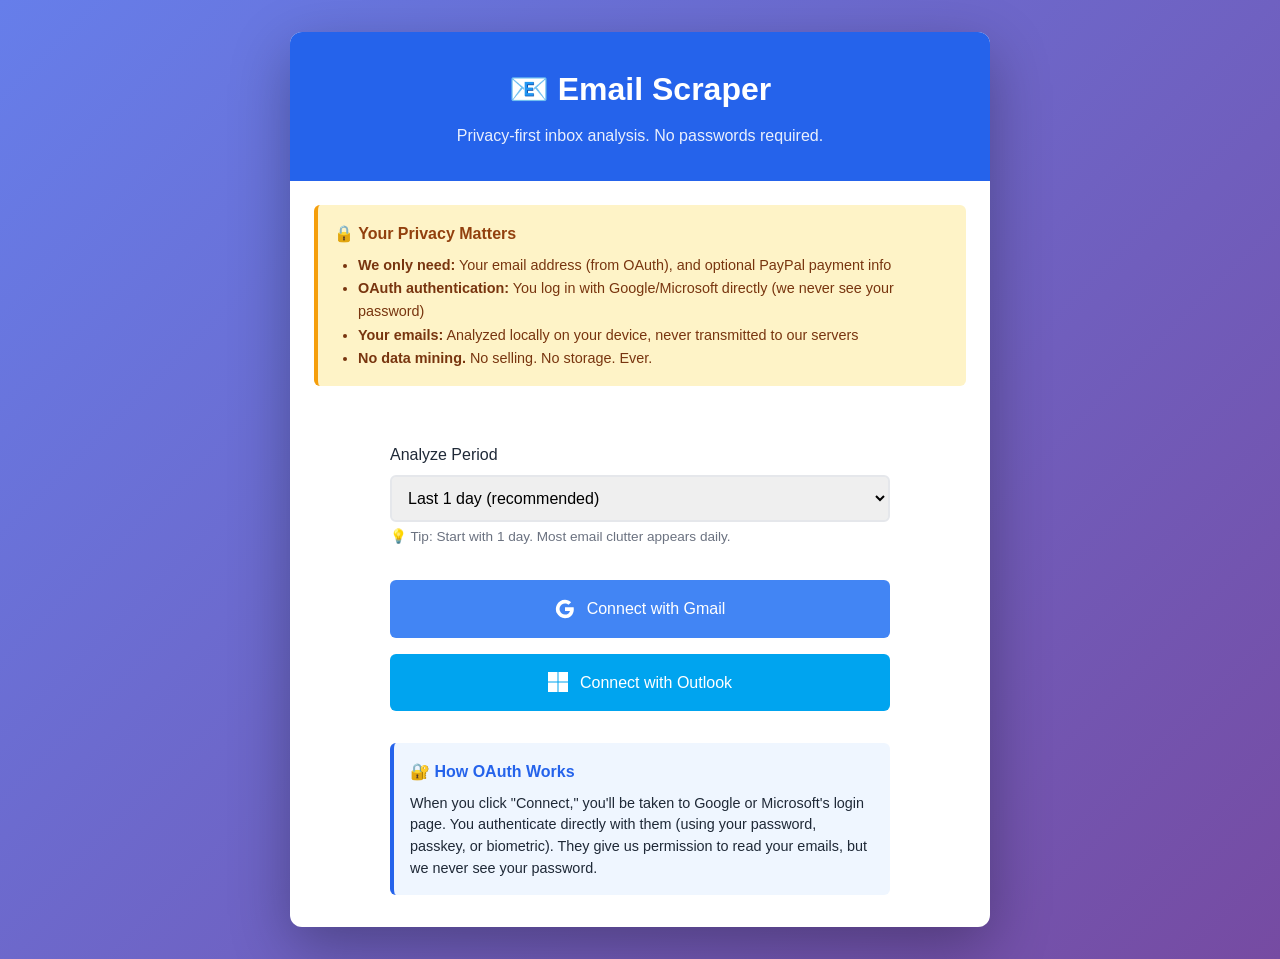
==== commit 5b85735d: ">50% Smoke Tested." ====
--- a/templates/index.html
+++ b/templates/index.html
@@ -228,7 +228,10 @@
         <div class="privacy-notice">
             <h3>🔒 Your Privacy Matters</h3>
             <ul>
-                <li>You log in with Google/Microsoft directly (we never see your password)</li>
+                <li><strong>We only need:</strong> Your email address (from OAuth), and optional PayPal payment info
+                </li>
+                <li><strong>OAuth authentication:</strong> You log in with Google/Microsoft directly (we never see your
+                    password)</li>
                 <li><strong>Your emails:</strong> Analyzed locally on your device, never transmitted to our servers</li>
                 <li><strong>No data mining.</strong> No selling. No storage. Ever.</li>
             </ul>
@@ -241,6 +244,7 @@
                     <select id="daysInput">
                         <option value="1" selected>Last 1 day (recommended)</option>
                         <option value="7">Last 7 days (thorough)</option>
+                        <option value="first">First day ever (testing)</option>
                     </select>
                     <div class="helper-text">💡 Tip: Start with 1 day. Most email clutter appears daily.</div>
                 </div>
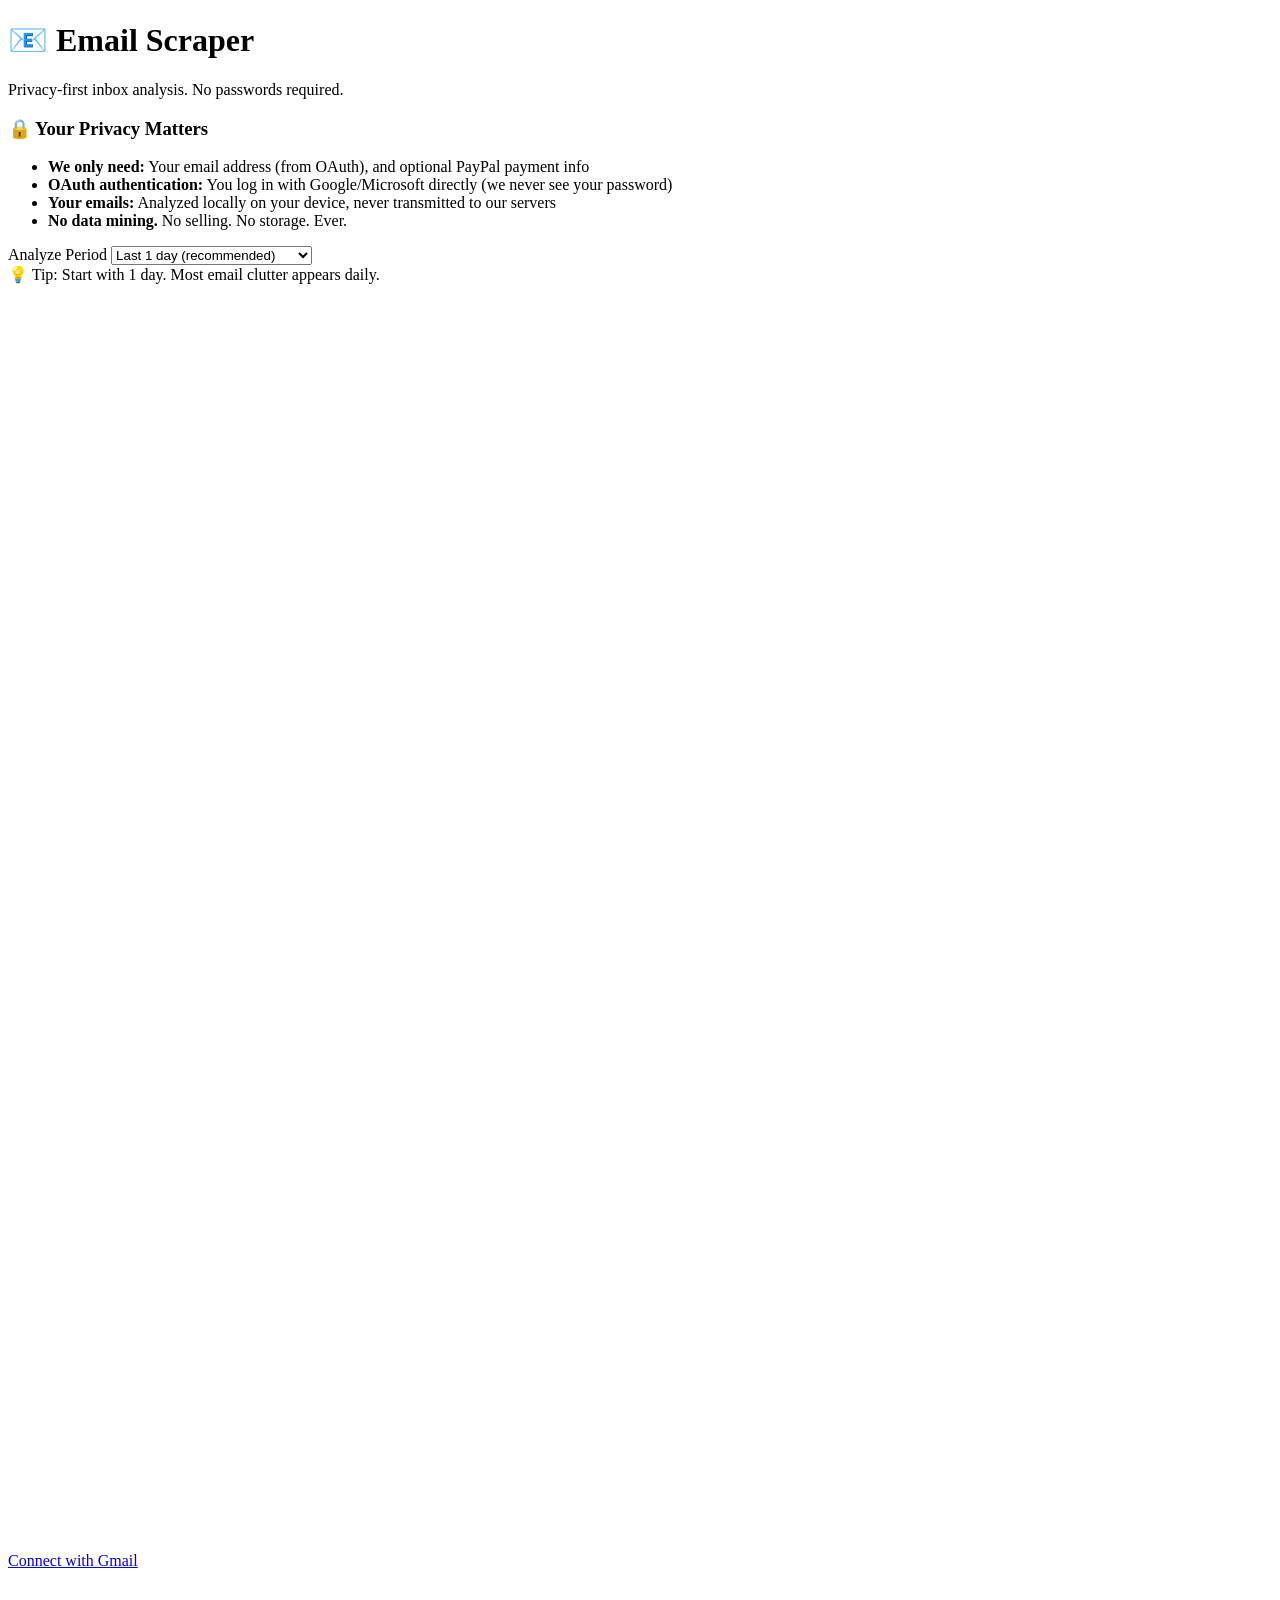
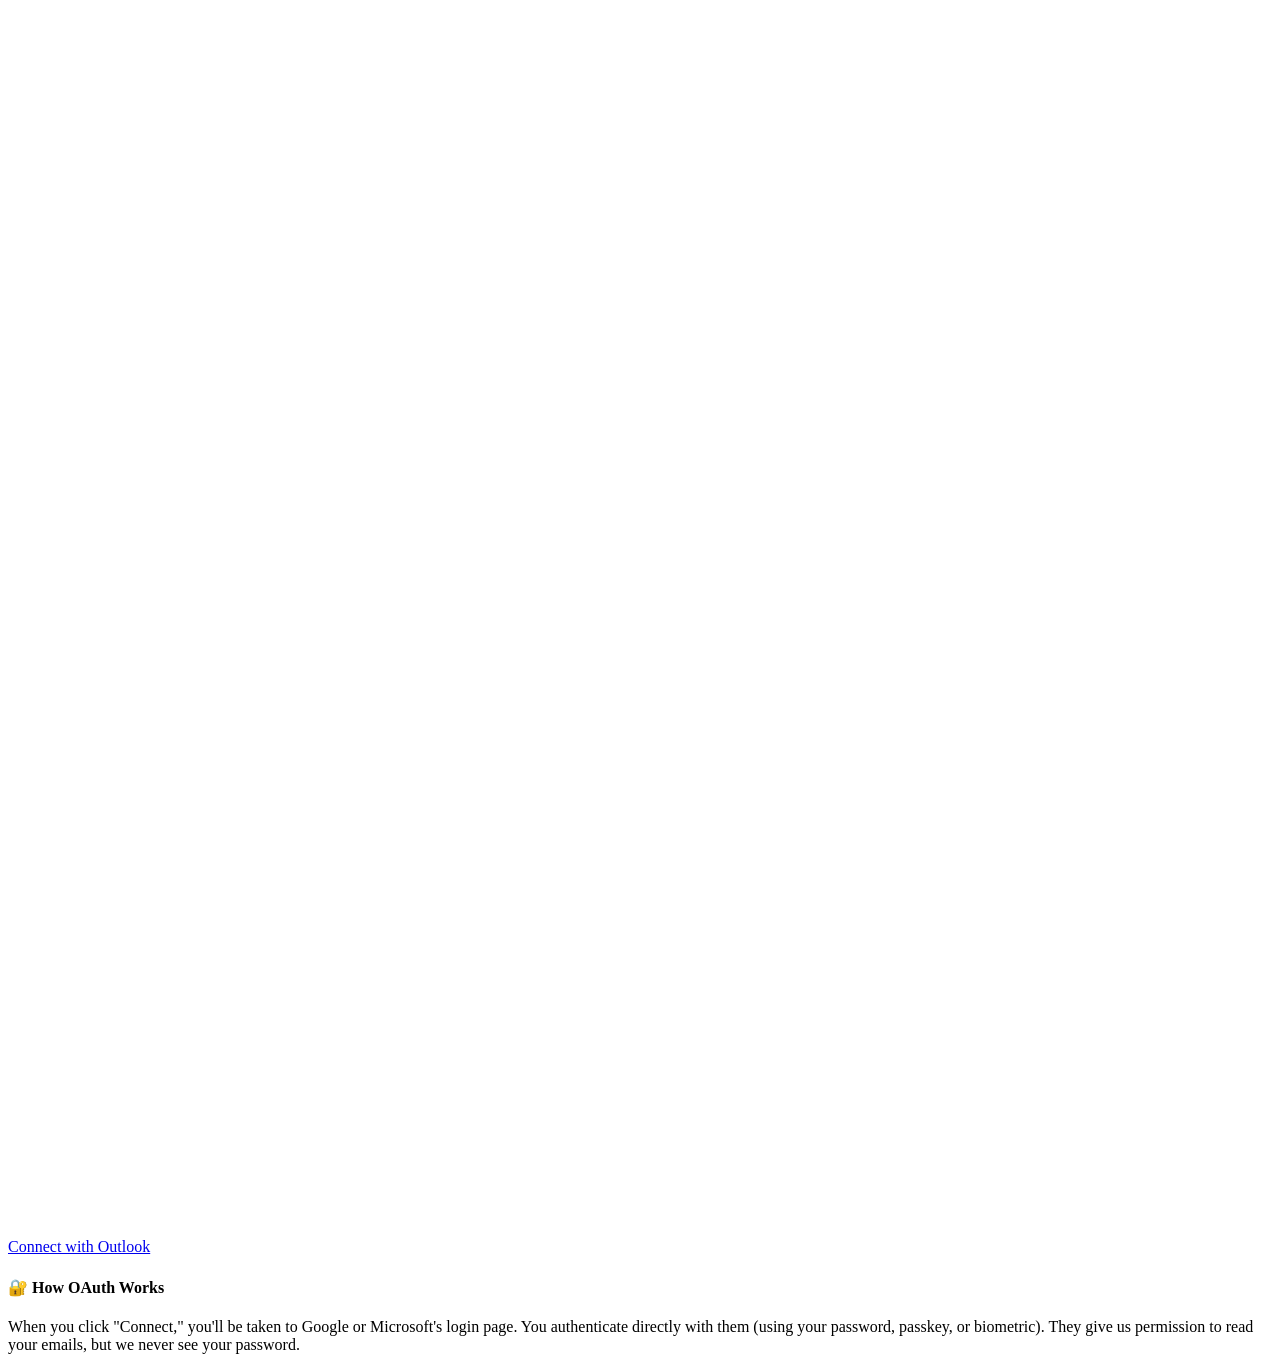
==== commit 20371a85: "Interim MS anomaly resolution.  Snapshot." ====
--- a/templates/index.html
+++ b/templates/index.html
@@ -5,217 +5,7 @@
     <meta charset="UTF-8">
     <meta name="viewport" content="width=device-width, initial-scale=1.0">
     <title>Email Scraper - Inbox Analysis</title>
-    <style>
-        * {
-            margin: 0;
-            padding: 0;
-            box-sizing: border-box;
-        }
-
-        :root {
-            --primary-blue: #2563eb;
-            --primary-blue-dark: #1e40af;
-            --google-blue: #4285f4;
-            --microsoft-blue: #00a4ef;
-            --success-green: #059669;
-            --warning-orange: #ea580c;
-            --danger-red: #dc2626;
-            --neutral-gray: #6b7280;
-            --light-gray: #f3f4f6;
-            --border-gray: #e5e7eb;
-            --text-dark: #1f2937;
-            --text-light: #6b7280;
-        }
-
-        body {
-            font-family: -apple-system, BlinkMacSystemFont, 'Segoe UI', sans-serif;
-            line-height: 1.6;
-            color: var(--text-dark);
-            background: linear-gradient(135deg, #667eea 0%, #764ba2 100%);
-            min-height: 100vh;
-            padding: 2rem 1rem;
-        }
-
-        .container {
-            max-width: 700px;
-            margin: 0 auto;
-            background: white;
-            border-radius: 12px;
-            box-shadow: 0 20px 60px rgba(0, 0, 0, 0.3);
-            overflow: hidden;
-        }
-
-        header {
-            background: var(--primary-blue);
-            color: white;
-            padding: 2rem;
-            text-align: center;
-        }
-
-        header h1 {
-            font-size: 2rem;
-            font-weight: 600;
-            margin-bottom: 0.5rem;
-        }
-
-        header p {
-            font-size: 1rem;
-            opacity: 0.9;
-        }
-
-        .privacy-notice {
-            background: #fef3c7;
-            border-left: 4px solid #f59e0b;
-            padding: 1rem;
-            margin: 1.5rem;
-            border-radius: 6px;
-        }
-
-        .privacy-notice h3 {
-            font-size: 1rem;
-            margin-bottom: 0.5rem;
-            color: #92400e;
-        }
-
-        .privacy-notice ul {
-            margin-left: 1.5rem;
-            color: #78350f;
-            font-size: 0.9rem;
-        }
-
-        .content {
-            padding: 2rem;
-        }
-
-        .login-section {
-            max-width: 500px;
-            margin: 0 auto;
-        }
-
-        .form-group {
-            margin-bottom: 1.5rem;
-        }
-
-        label {
-            display: block;
-            font-weight: 500;
-            margin-bottom: 0.5rem;
-            color: var(--text-dark);
-        }
-
-        select {
-            width: 100%;
-            padding: 0.75rem;
-            border: 2px solid var(--border-gray);
-            border-radius: 6px;
-            font-size: 1rem;
-            transition: border 0.3s;
-        }
-
-        select:focus {
-            outline: none;
-            border-color: var(--primary-blue);
-        }
-
-        .helper-text {
-            font-size: 0.85rem;
-            color: var(--text-light);
-            margin-top: 0.25rem;
-        }
-
-        .provider-buttons {
-            display: flex;
-            flex-direction: column;
-            gap: 1rem;
-            margin-top: 2rem;
-        }
-
-        .oauth-button {
-            display: flex;
-            align-items: center;
-            justify-content: center;
-            gap: 0.75rem;
-            padding: 1rem;
-            border: none;
-            border-radius: 6px;
-            font-size: 1rem;
-            font-weight: 500;
-            cursor: pointer;
-            transition: all 0.3s;
-            text-decoration: none;
-            color: white;
-        }
-
-        .oauth-button:hover {
-            transform: translateY(-2px);
-            box-shadow: 0 4px 12px rgba(0, 0, 0, 0.15);
-        }
-
-        .google-button {
-            background: var(--google-blue);
-        }
-
-        .google-button:hover {
-            background: #357ae8;
-        }
-
-        .microsoft-button {
-            background: var(--microsoft-blue);
-        }
-
-        .microsoft-button:hover {
-            background: #008ec9;
-        }
-
-        .provider-icon {
-            width: 20px;
-            height: 20px;
-            fill: white;
-        }
-
-        .divider {
-            text-align: center;
-            margin: 2rem 0;
-            position: relative;
-        }
-
-        .divider::before {
-            content: '';
-            position: absolute;
-            top: 50%;
-            left: 0;
-            right: 0;
-            height: 1px;
-            background: var(--border-gray);
-        }
-
-        .divider span {
-            background: white;
-            padding: 0 1rem;
-            position: relative;
-            color: var(--text-light);
-            font-size: 0.9rem;
-        }
-
-        .info-box {
-            background: #eff6ff;
-            border-left: 4px solid var(--primary-blue);
-            padding: 1rem;
-            border-radius: 6px;
-            margin-top: 2rem;
-        }
-
-        .info-box h4 {
-            color: var(--primary-blue);
-            margin-bottom: 0.5rem;
-        }
-
-        .info-box p {
-            font-size: 0.9rem;
-            color: var(--text-dark);
-            line-height: 1.5;
-        }
-    </style>
+    <link rel="stylesheet" href="{{ url_for('static', filename='style.css') }}">
 </head>
 
 <body>
@@ -244,6 +34,7 @@
                     <select id="daysInput">
                         <option value="1" selected>Last 1 day (recommended)</option>
                         <option value="7">Last 7 days (thorough)</option>
+                        <option value="30">Last 30 days (comprehensive)</option>
                         <option value="first">First day ever (testing)</option>
                     </select>
                     <div class="helper-text">💡 Tip: Start with 1 day. Most email clutter appears daily.</div>
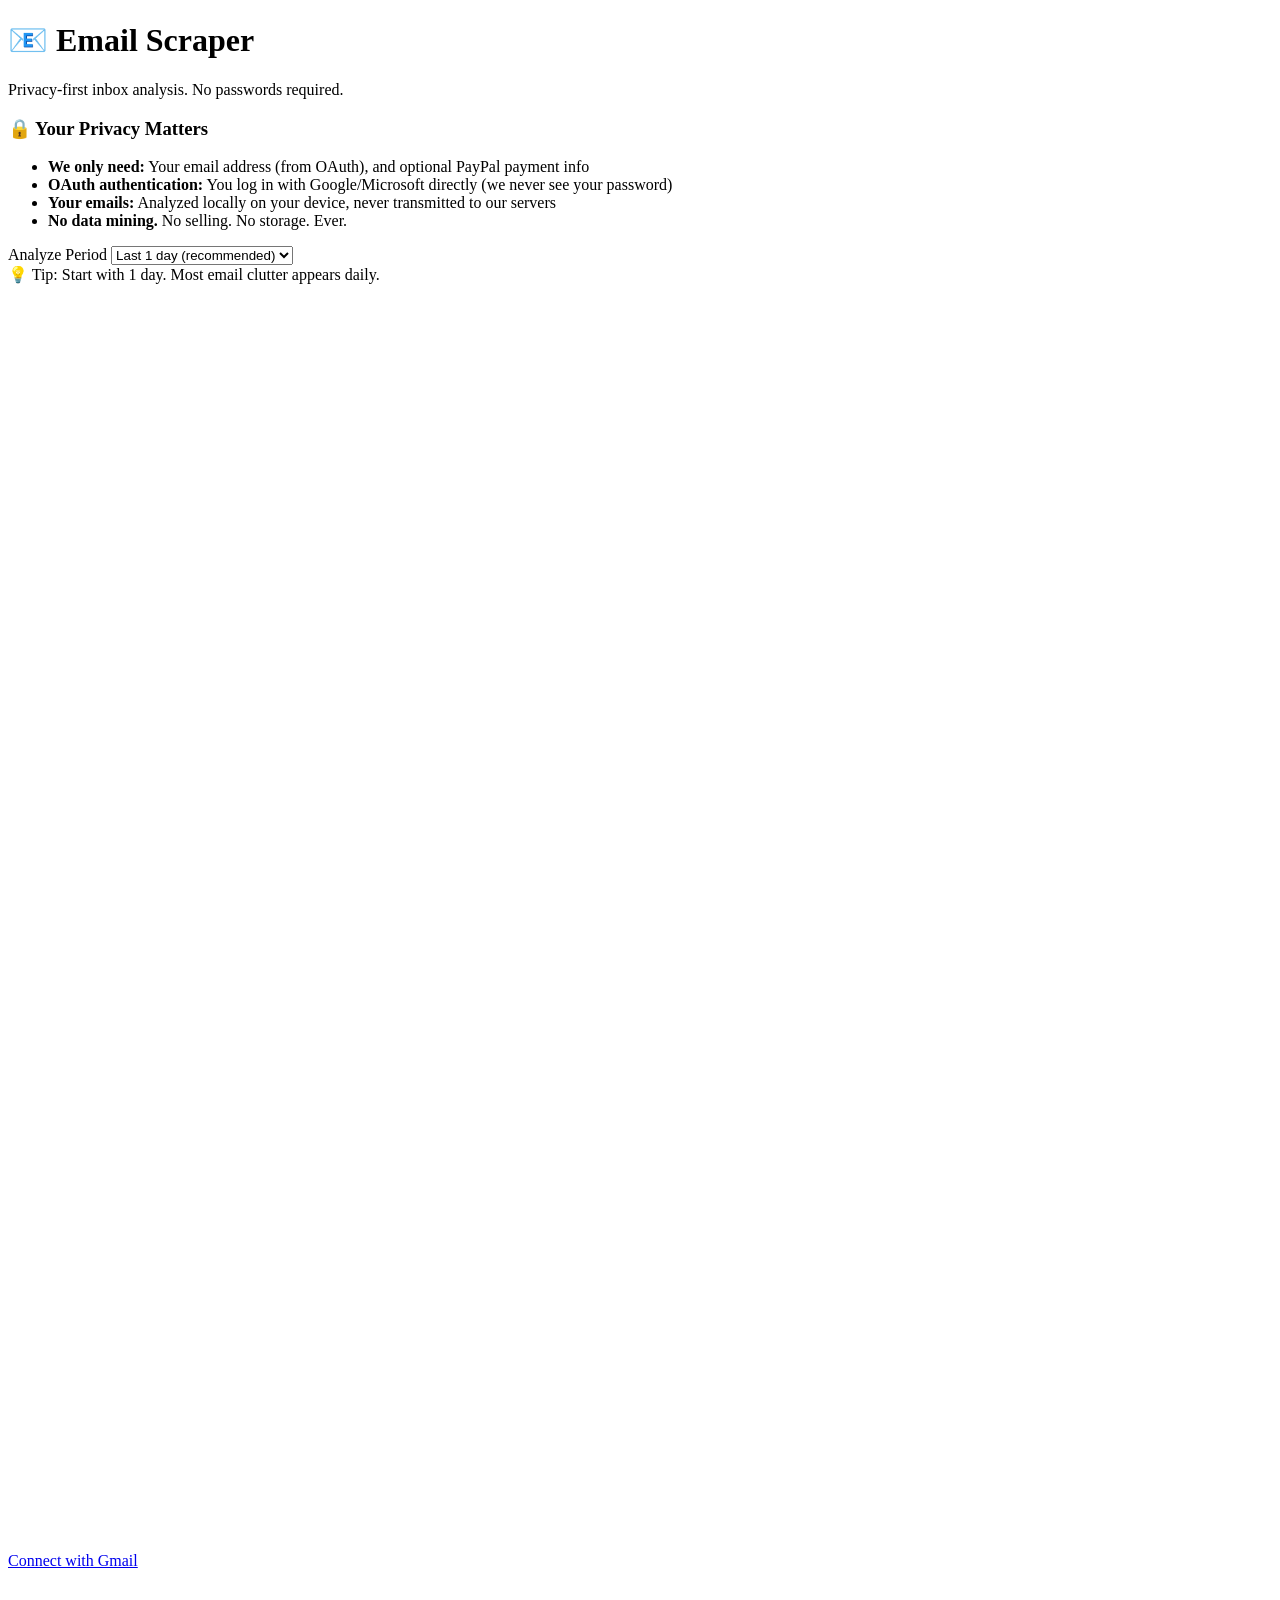
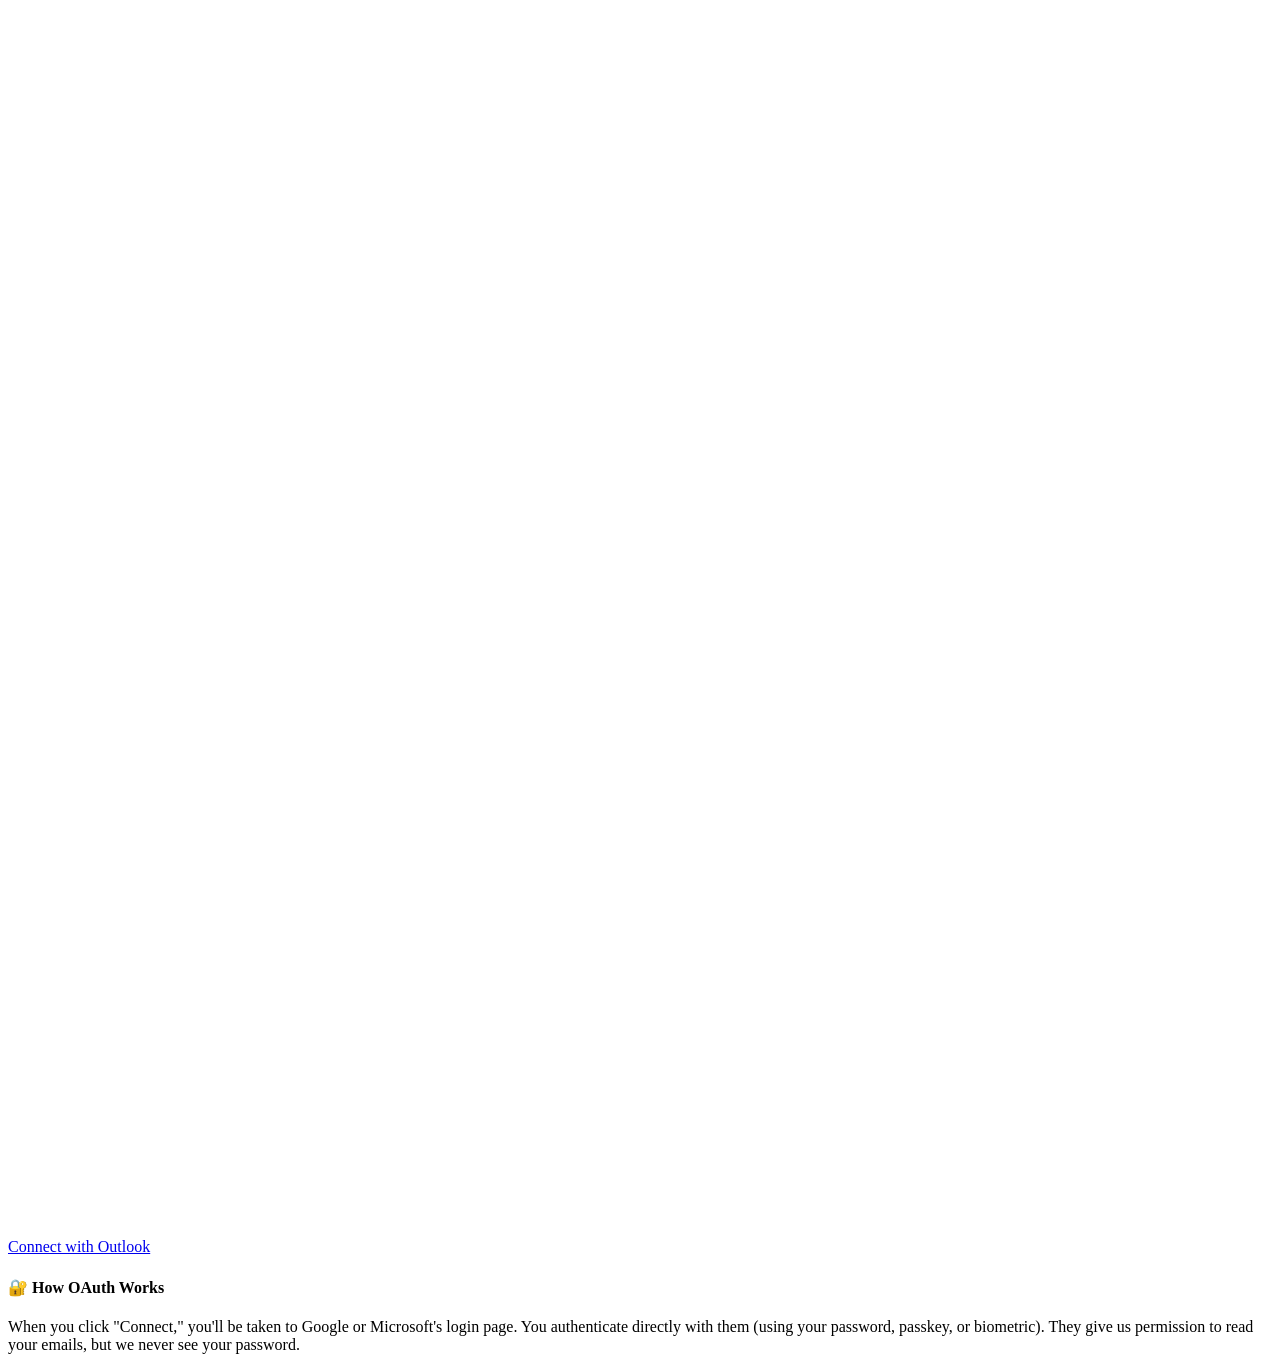
==== commit b73dfd4e: "Minor tweak, undoing 30 day test analytical change." ====
--- a/templates/index.html
+++ b/templates/index.html
@@ -34,7 +34,6 @@
                     <select id="daysInput">
                         <option value="1" selected>Last 1 day (recommended)</option>
                         <option value="7">Last 7 days (thorough)</option>
-                        <option value="30">Last 30 days (comprehensive)</option>
                         <option value="first">First day ever (testing)</option>
                     </select>
                     <div class="helper-text">💡 Tip: Start with 1 day. Most email clutter appears daily.</div>
